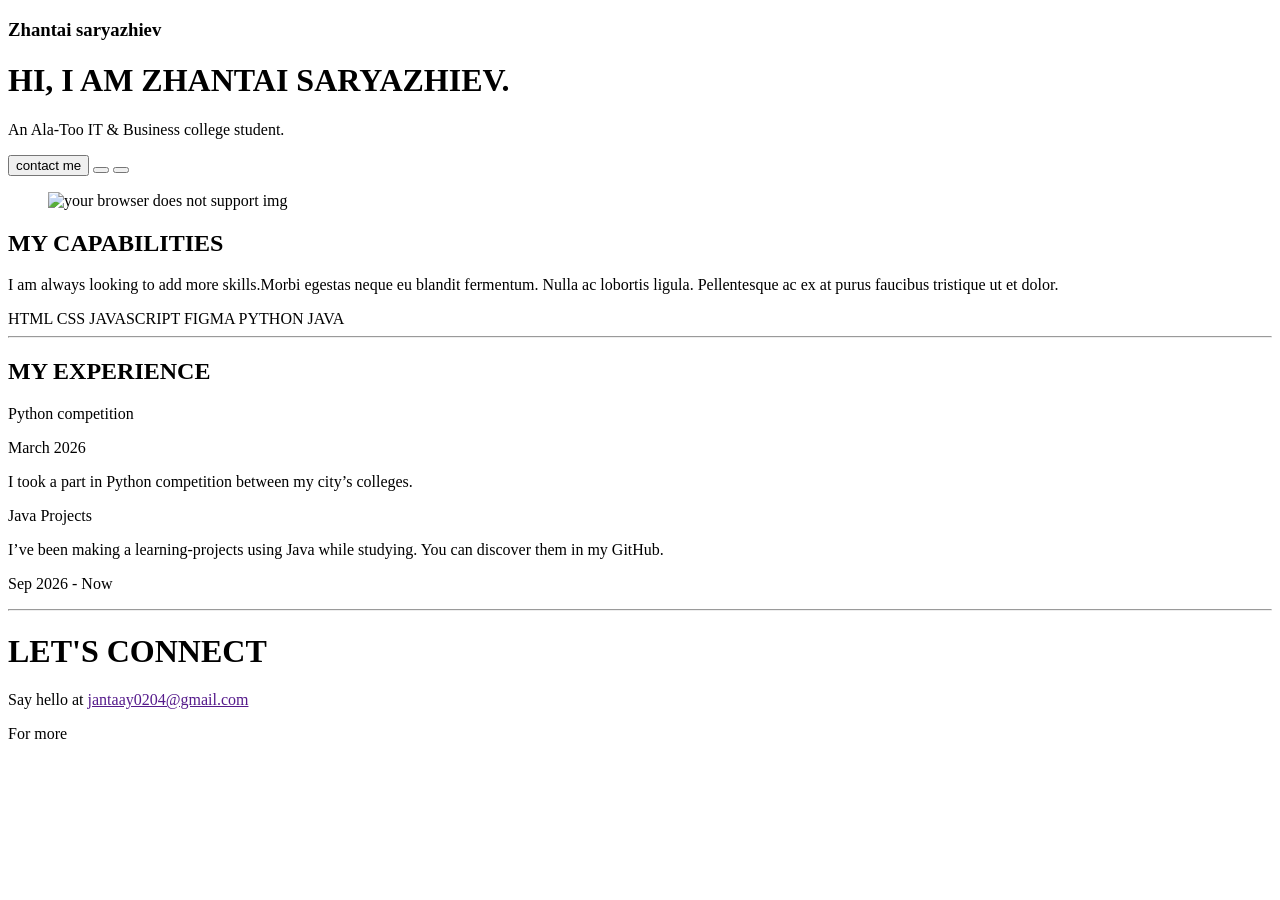
==== portfolio-figma/index.html @ e4d8923d "added a buch of new files for a new project." ====
<!DOCTYPE html>
<html lang="en">
<head>
    <meta charset="UTF-8">
    <meta name="viewport" content="width=device-width, initial-scale=1.0">
    <title>Portfolio</title>
</head>
<body>
    <header>
        <h3 id="name">Zhantai saryazhiev</h3>
        <hero class="info">
            <h1>HI, I AM ZHANTAI SARYAZHIEV.</h1>
            <p>An Ala-Too IT & Business college student.</p>
            <button id="contact">contact me</button>
            <button class="herobuttons"></button>
            <button class="herobuttons"></button>
            <figure id="photo">
                <img src="" alt="your browser does not support img">
            </figure>
        </hero>
    </header>
    <main>
        <section id="capabilities">
            <h1>MY CAPABILITIES</h1>
            <p>I am always looking to add more skills.Morbi egestas neque eu blandit fermentum. Nulla ac lobortis ligula. Pellentesque ac ex at purus faucibus tristique ut et dolor. </p>
            <span class="skills">HTML</span>
            <span class="skills">CSS</span>
            <span class="skills">JAVASCRIPT</span>
            <span class="skills">FIGMA</span>
            <span class="skills">PYTHON</span>
            <span class="skills">JAVA</span>
        </section>
        <hr>
        <section id="experience">
            <h1>MY EXPERIENCE</h1>
            <p class="headingtext">Python competition</p>
            <p class="date">March 2026</p>
            <p>I took a part in Python competition between my city’s colleges.</p>
            <p class="headingtext">Java Projects</p>
            <p>I’ve been making a learning-projects using Java while studying. You can discover them in my GitHub.</p>
            <p class="date">Sep 2026 - Now</p>
        </section>
    </main>
    <hr>
    <footer>
        <h1>LET'S CONNECT</h1>
        <p>Say hello at <a href="" class="connecting">jantaay0204@gmail.com</a></p>
        <p>For more </p>
    </footer>
</body>
</html>
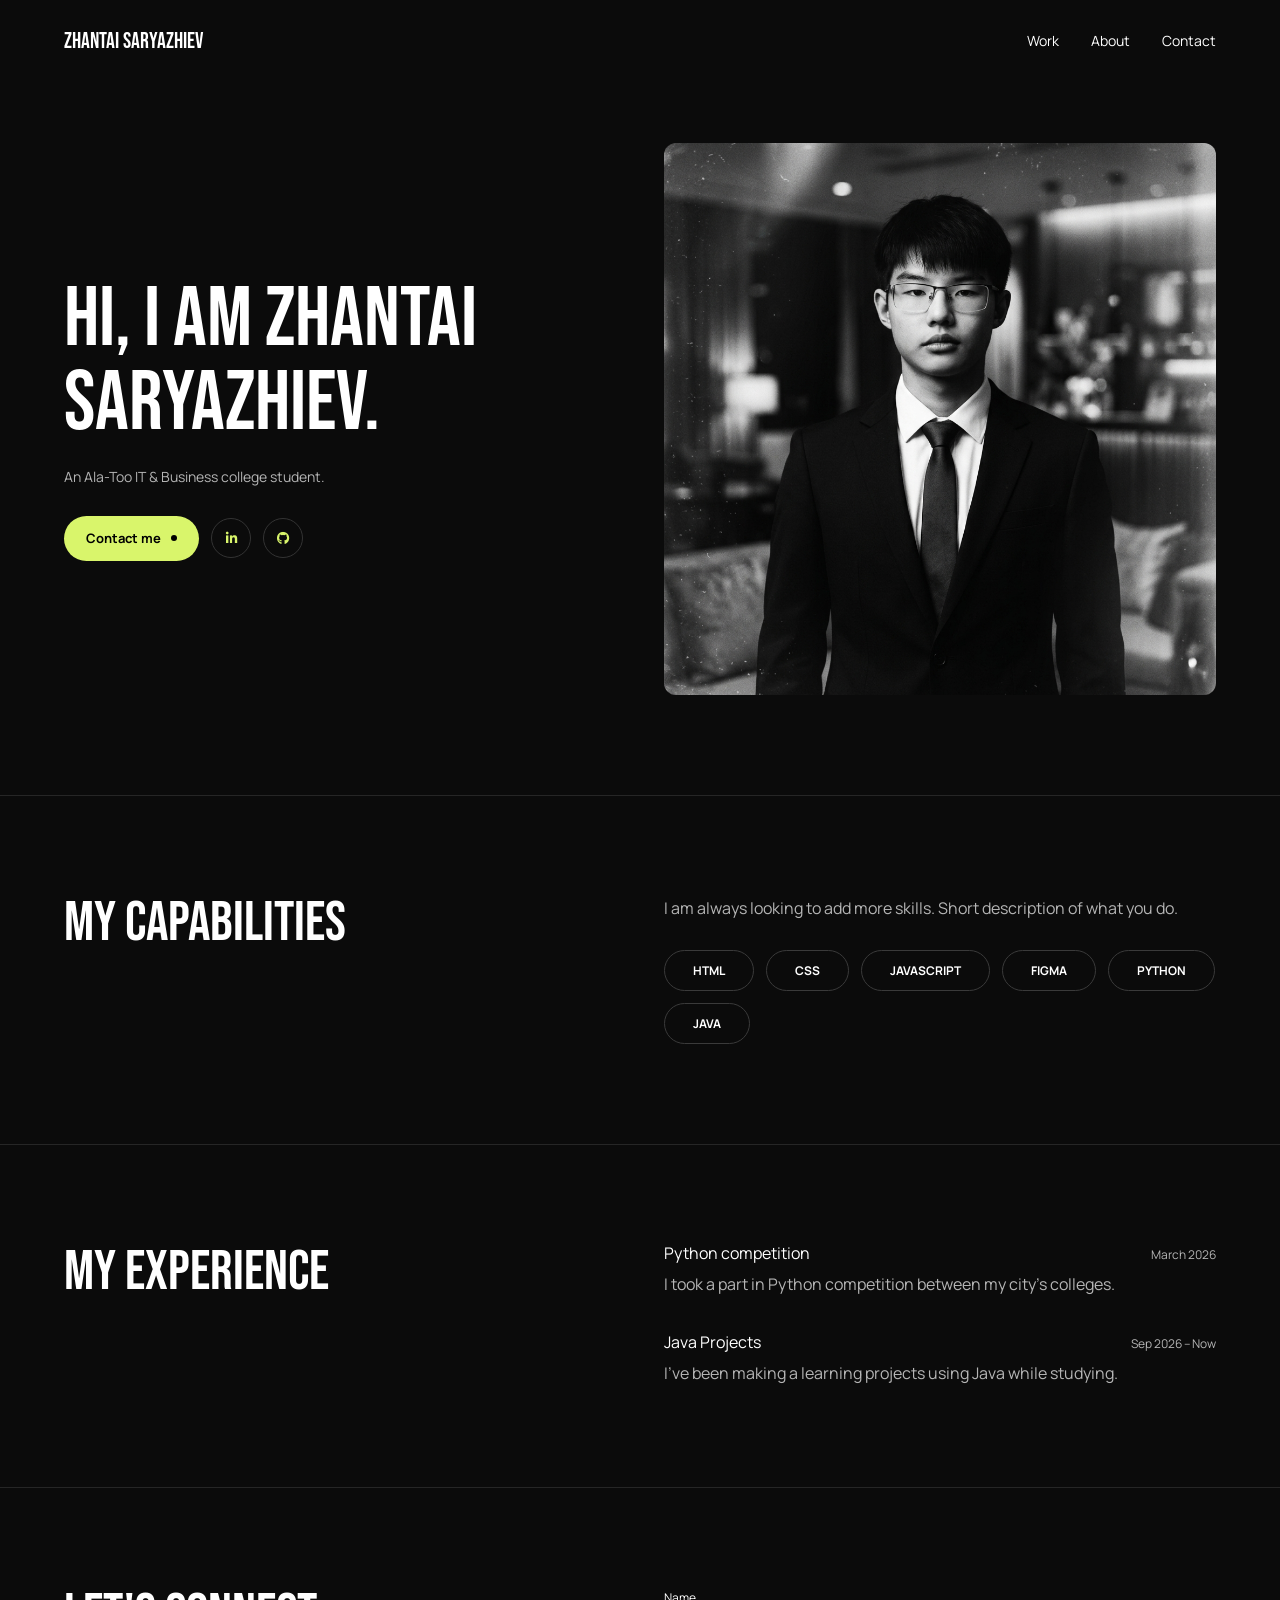
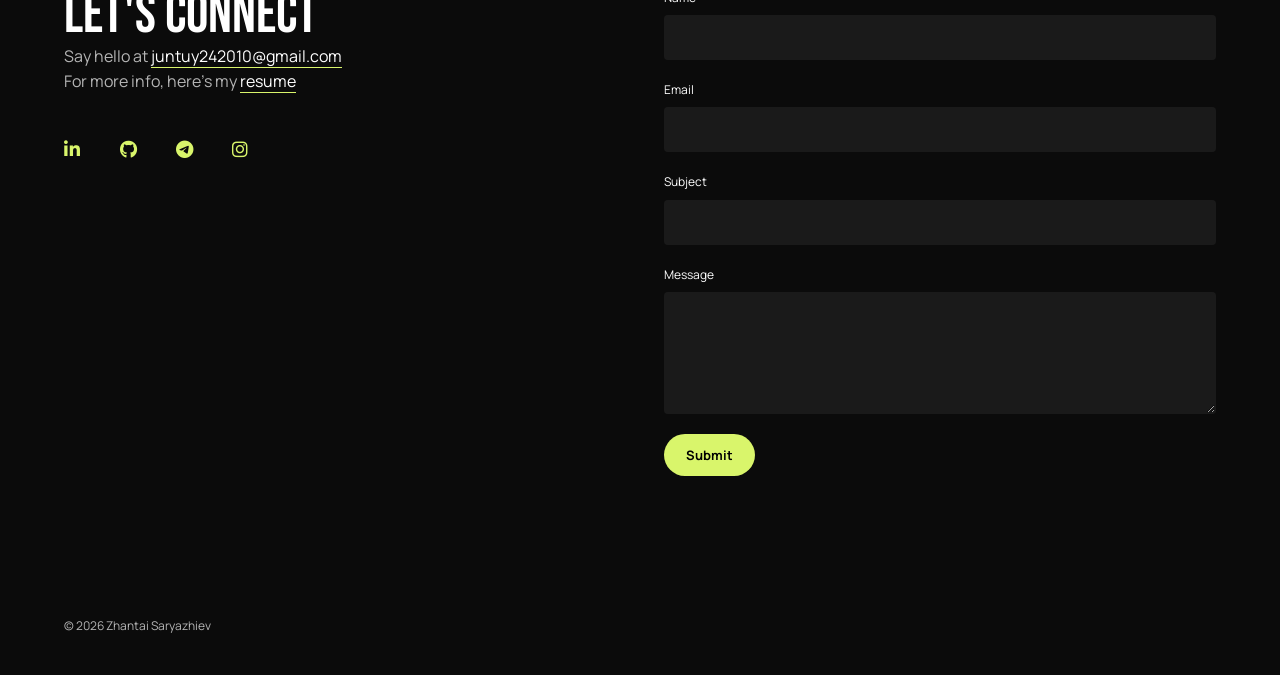
==== commit 8c69d3fd: "new directory with portfolio" ====
--- a/portfolio-figma/index.html
+++ b/portfolio-figma/index.html
@@ -1,51 +1,105 @@
 <!DOCTYPE html>
 <html lang="en">
 <head>
-    <meta charset="UTF-8">
-    <meta name="viewport" content="width=device-width, initial-scale=1.0">
-    <title>Portfolio</title>
+  <meta charset="UTF-8">
+  <meta name="viewport" content="width=device-width, initial-scale=1.0">
+  <title>Zhantai Saryazhiev — Portfolio</title>
+
+  <link rel="preconnect" href="https://fonts.googleapis.com">
+  <link rel="preconnect" href="https://fonts.gstatic.com" crossorigin>
+  <link rel="stylesheet" href="https://cdnjs.cloudflare.com/ajax/libs/font-awesome/6.5.2/css/all.min.css">
+  <link href="https://fonts.googleapis.com/css2?family=Bebas+Neue&family=Manrope:wght@400;500;700&display=swap" rel="stylesheet">
+  <link rel="stylesheet" href="style.css">
 </head>
 <body>
-    <header>
-        <h3 id="name">Zhantai saryazhiev</h3>
-        <hero class="info">
-            <h1>HI, I AM ZHANTAI SARYAZHIEV.</h1>
-            <p>An Ala-Too IT & Business college student.</p>
-            <button id="contact">contact me</button>
-            <button class="herobuttons"></button>
-            <button class="herobuttons"></button>
-            <figure id="photo">
-                <img src="" alt="your browser does not support img">
-            </figure>
-        </hero>
-    </header>
-    <main>
-        <section id="capabilities">
-            <h1>MY CAPABILITIES</h1>
-            <p>I am always looking to add more skills.Morbi egestas neque eu blandit fermentum. Nulla ac lobortis ligula. Pellentesque ac ex at purus faucibus tristique ut et dolor. </p>
-            <span class="skills">HTML</span>
-            <span class="skills">CSS</span>
-            <span class="skills">JAVASCRIPT</span>
-            <span class="skills">FIGMA</span>
-            <span class="skills">PYTHON</span>
-            <span class="skills">JAVA</span>
-        </section>
-        <hr>
-        <section id="experience">
-            <h1>MY EXPERIENCE</h1>
-            <p class="headingtext">Python competition</p>
-            <p class="date">March 2026</p>
-            <p>I took a part in Python competition between my city’s colleges.</p>
-            <p class="headingtext">Java Projects</p>
-            <p>I’ve been making a learning-projects using Java while studying. You can discover them in my GitHub.</p>
-            <p class="date">Sep 2026 - Now</p>
-        </section>
-    </main>
-    <hr>
-    <footer>
-        <h1>LET'S CONNECT</h1>
-        <p>Say hello at <a href="" class="connecting">jantaay0204@gmail.com</a></p>
-        <p>For more </p>
-    </footer>
+
+  <header class="header container">
+    <a href="#" class="logo">Zhantai Saryazhiev</a>
+    <nav class="nav">
+      <a href="#work">Work</a>
+      <a href="#about">About</a>
+      <a href="#contact">Contact</a>
+    </nav>
+  </header>
+
+  <main>
+    <!-- HERO -->
+    <section class="hero container">
+      <div>
+        <h1>Hi, I am Zhantai Saryazhiev.</h1>
+        <p class="hero__sub">An Ala-Too IT &amp; Business college student.</p>
+        <div class="hero__actions">
+          <a href="#contact" class="btn">Contact me <span class="btn__dot"></span></a>
+          <a href="https://www.linkedin.com/in/zhantai-saryazhiev-a768a3414/" target="_blank" class="icon-btn" aria-label="LinkedIn"><i class="fa-brands fa-linkedin-in"></i></a>
+          <a href="https://github.com/juntyyzx" target="_blank" class="icon-btn" aria-label="GitHub"><i class="fa-brands fa-github"></i></a>
+        </div>
+      </div>
+      <img class="hero__photo" src="photo.jpg" alt="Zhantai Saryazhiev">
+    </section>
+
+    <!-- CAPABILITIES -->
+    <section class="section" id="about">
+      <div class="container two-col">
+        <h2>My capabilities</h2>
+        <div>
+          <p class="muted">I am always looking to add more skills. Short description of what you do.</p>
+          <ul class="tags">
+            <li>HTML</li><li>CSS</li><li>JavaScript</li>
+            <li>Figma</li><li>Python</li><li>Java</li>
+          </ul>
+        </div>
+      </div>
+    </section>
+
+    <!-- EXPERIENCE -->
+    <section class="section" id="work">
+      <div class="container two-col">
+        <h2>My experience</h2>
+        <div class="jobs">
+          <article class="job">
+            <div class="job__top">
+              <h3>Python competition</h3>
+              <time>March 2026</time>
+            </div>
+            <p class="muted">I took a part in Python competition between my city's colleges.</p>
+          </article>
+          <article class="job">
+            <div class="job__top">
+              <h3>Java Projects</h3>
+              <time>Sep 2026 – Now</time>
+            </div>
+            <p class="muted">I've been making a learning projects using Java while studying.</p>
+          </article>
+        </div>
+      </div>
+    </section>
+
+    <!-- CONNECT -->
+    <section class="section" id="contact">
+      <div class="container two-col">
+        <div>
+          <h2>Let's connect</h2>
+          <p class="muted">Say hello at <a href="mailto:juntuy242010@gmail.com" class="link">juntuy242010@gmail.com</a></p>
+          <p class="muted">For more info, here's my <a href="#" class="link">resume</a></p>
+          <div class="socials">
+  <a href="https://www.linkedin.com/in/zhantai-saryazhiev-a768a3414/" target="_blank" aria-label="LinkedIn"><i class="fa-brands fa-linkedin-in"></i></a>
+  <a href="github.com/juntyyzx" target="_blank" aria-label="GitHub"><i class="fa-brands fa-github"></i></a>
+  <a href="https://t.me/jant8" target="_blank" aria-label="Telegram"><i class="fa-brands fa-telegram"></i></a>
+  <a href="https://www.instagram.com/jantoo_1/" target="_blank" aria-label="Instagram"><i class="fa-brands fa-instagram"></i></a>
+</div>
+        </div>
+
+        <form class="form">
+          <label>Name <input type="text" name="name" required></label>
+          <label>Email <input type="email" name="email" required></label>
+          <label>Subject <input type="text" name="subject"></label>
+          <label>Message <textarea name="message" rows="5"></textarea></label>
+          <button type="submit" class="btn">Submit</button>
+        </form>
+      </div>
+    </section>
+  </main>
+
+  <footer class="container footer">© 2026 Zhantai Saryazhiev</footer>
 </body>
 </html>
--- a/portfolio-figma/style.css
+++ b/portfolio-figma/style.css
@@ -0,0 +1,252 @@
+:root {
+  --bg: #0b0b0b;
+  --text: #ffffff;
+  --muted: #b5b5b5;
+  --line: #262626;
+  --field: #1a1a1a;
+  --accent: #d9f56b;
+
+  --font-heading: "Bebas Neue", sans-serif;
+  --font-body: "Manrope", sans-serif;
+}
+
+* {
+  margin: 0;
+  padding: 0;
+  box-sizing: border-box; 
+}
+
+body {
+  background: var(--bg);
+  color: var(--text);
+  font-family: var(--font-body);
+  line-height: 1.6;
+}
+
+a { color: inherit; text-decoration: none; }
+ul { list-style: none; }
+img { display: block; max-width: 100%; }
+
+h1, h2, h3 {
+  font-family: var(--font-heading);
+  font-weight: 400;      
+  text-transform: uppercase;
+  line-height: 1;
+}
+
+.muted { color: var(--muted); }
+
+.container {
+  max-width: 1200px;
+  margin: 0 auto;      
+  padding: 0 24px;
+}
+
+.two-col {
+  display: grid;
+  grid-template-columns: 1fr 1fr;
+  gap: 48px;
+}
+
+.section {
+  border-top: 1px solid var(--line);  
+  padding: 100px 0;
+}
+
+.section h2 {
+  font-size: 56px;
+}
+
+.header {
+  display: flex;
+  justify-content: space-between; /* логотип и меню по краям */
+  align-items: center;
+  padding-top: 24px;
+  padding-bottom: 24px;
+}
+
+.logo {
+  font-family: var(--font-heading);
+  font-size: 22px;
+  text-transform: uppercase;
+}
+
+.nav {
+  display: flex;
+  gap: 32px;
+  font-size: 14px;
+}
+
+.nav a:hover { color: var(--accent); }
+
+.hero {
+  display: grid;
+  grid-template-columns: 1fr 1fr;
+  gap: 48px;
+  align-items: center;
+  padding-top: 60px;
+  padding-bottom: 100px;
+}
+
+.hero h1 { font-size: 84px; }
+
+.hero__sub {
+  margin: 20px 0 28px;
+  color: var(--muted);
+  font-size: 14px;
+}
+
+.hero__actions {
+  color: #d9f56b;
+  display: flex;
+  align-items: center;
+  gap: 12px;
+}
+
+.hero__photo {
+  width: 100%;
+  aspect-ratio: 1 / 1;   
+  object-fit: cover;     
+  border-radius: 12px;
+}
+
+.btn {
+  display: inline-flex;
+  align-items: center;
+  gap: 10px;
+  background: var(--accent);
+  color: #000;
+  font-family: var(--font-body);
+  font-weight: 700;
+  font-size: 13px;
+  padding: 12px 22px;
+  border: 0;
+  border-radius: 999px;   /* максимально скруглённые края = «таблетка» */
+  cursor: pointer;
+  transition: transform 0.2s;
+}
+.btn:hover { transform: translateY(-2px); }
+
+.btn__dot {
+  width: 6px;
+  height: 6px;
+  background: #000;
+  border-radius: 50%;
+}
+
+.icon-btn {
+  width: 40px;
+  height: 40px;
+  display: grid;
+  place-items: center;   /* центрирует содержимое по обеим осям */
+  border: 1px solid #333;
+  border-radius: 50%;
+  font-size: 13px;
+  transition: border-color 0.2s;
+}
+.icon-btn:hover { border-color: var(--accent); }
+
+.tags {
+  display: flex;
+  flex-wrap: wrap;   /* перенос на новую строку, если не помещаются */
+  gap: 12px;
+  margin-top: 28px;
+}
+
+.tags li {
+  padding: 10px 28px;
+  border: 1px solid #3a3a3a;
+  border-radius: 999px;
+  font-size: 12px;
+  font-weight: 700;
+  text-transform: uppercase;
+}
+
+.jobs { display: grid; gap: 36px; }
+
+.job__top {
+  display: flex;
+  justify-content: space-between;
+  align-items: baseline;
+  margin-bottom: 8px;
+}
+
+.job h3 {
+  font-family: var(--font-body);
+  font-size: 16px;
+  text-transform: none;
+}
+
+.job time { font-size: 12px; color: var(--muted); }
+
+.link {
+  color: var(--text);
+  border-bottom: 1px solid var(--accent);  /* салатовое подчёркивание */
+}
+
+.form {
+  display: grid;
+  gap: 20px;
+}
+
+.form label {
+  display: grid;       /* подпись над полем */
+  gap: 8px;
+  font-size: 12px;
+}
+
+.form input,
+.form textarea {
+  background: var(--field);
+  border: 1px solid transparent;
+  border-radius: 4px;
+  padding: 12px 14px;
+  color: var(--text);
+  font: inherit;       /* поля по умолчанию не наследуют шрифт */
+  resize: vertical;
+}
+
+.form input:focus,
+.form textarea:focus {
+  outline: none;
+  border-color: var(--accent);   /* подсветка активного поля */
+}
+
+.form .btn { justify-self: start; }  /* кнопка не растягивается на всю ширину */
+
+.footer {
+  padding-top: 40px;
+  padding-bottom: 40px;
+  font-size: 12px;
+  color: var(--muted);
+}
+
+@media (max-width: 768px) {
+  .two-col,
+  .hero {
+    grid-template-columns: 1fr;
+    gap: 32px;
+  }
+
+  .hero h1 { font-size: 56px; }
+  .section { padding: 64px 0; }
+  .section h2 { font-size: 44px; }
+
+  .hero__photo { order: -1; } /* необязательно: фото сверху */
+}
+
+.socials {
+  padding-top: 40px;
+  display: flex;
+  gap: 24px;
+}
+
+.socials a {
+  width: 32px;
+  height: auto;
+  color: #d9f56b;      /* ваш акцентный салатовый */
+  font-size: 18px;
+  transition: opacity 0.2s;
+}
+
+.socials a:hover { opacity: 0.7; }
